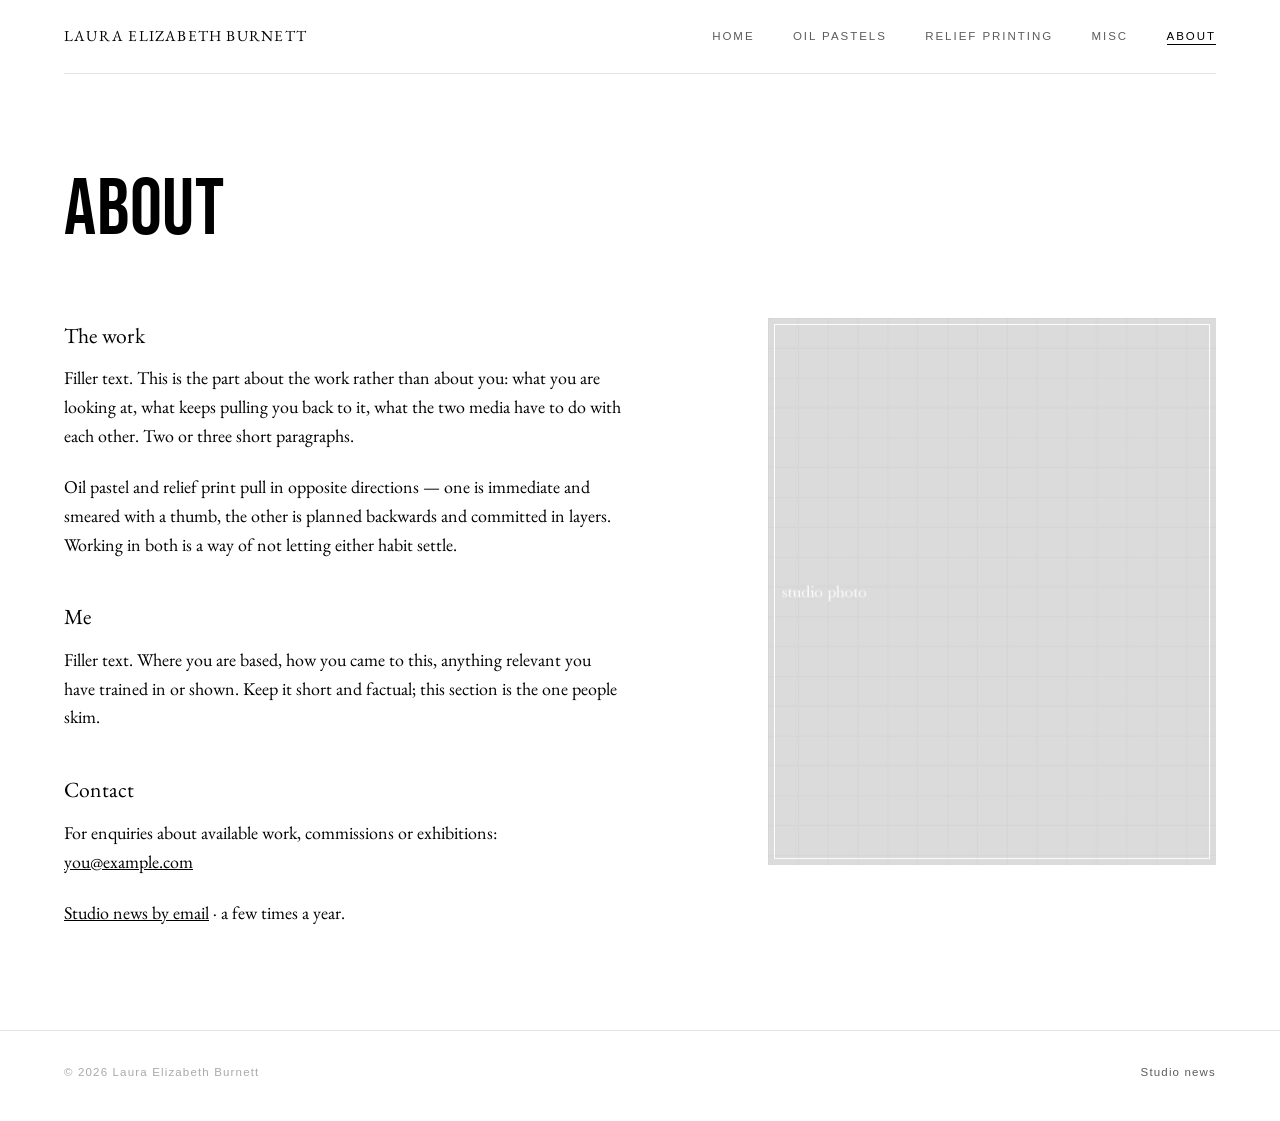
==== about.html @ 0626eb24 "Artist portfolio site: five static pages, no build step Hand-written HTML and CSS for Laura Elizabet" ====
<!doctype html>
<html lang="en-GB">
<head>
<meta charset="utf-8">
<meta name="viewport" content="width=device-width, initial-scale=1">
<title>About — Laura Elizabeth Burnett</title>
<meta name="description" content="About Laura Elizabeth Burnett, artist working in oil pastel and relief print.">

<link rel="preconnect" href="https://fonts.googleapis.com">
<link rel="preconnect" href="https://fonts.gstatic.com" crossorigin>
<link rel="stylesheet" href="https://fonts.googleapis.com/css2?family=Bebas+Neue&family=EB+Garamond:wght@400;500;700&display=swap">
<link rel="stylesheet" href="assets/css/style.css">
</head>
<body>

<header class="wrap">
  <nav class="nav">
    <a class="nav__mark" href="index.html">Laura Elizabeth Burnett</a>
    <ul class="nav__links">
      <li><a href="index.html">Home</a></li>
      <li><a href="oil-pastels.html">Oil pastels</a></li>
      <li><a href="relief-printing.html">Relief printing</a></li>
      <li><a href="misc.html">Misc</a></li>
      <li><a href="about.html" aria-current="page">About</a></li>
    </ul>
  </nav>
</header>

<main>

  <section class="page-head wrap">
    <h1>About</h1>
  </section>

  <section class="about wrap">

    <div class="about__prose">
      <!-- FILLER THROUGHOUT — replace with your own text. -->

      <h2>The work</h2>
      <p>
        Filler text. This is the part about the work rather than about you:
        what you are looking at, what keeps pulling you back to it, what the
        two media have to do with each other. Two or three short paragraphs.
      </p>
      <p>
        Oil pastel and relief print pull in opposite directions — one is
        immediate and smeared with a thumb, the other is planned backwards and
        committed in layers. Working in both is a way of not letting either
        habit settle.
      </p>

      <h2>Me</h2>
      <p>
        Filler text. Where you are based, how you came to this, anything
        relevant you have trained in or shown. Keep it short and factual; this
        section is the one people skim.
      </p>

      <h2>Contact</h2>
      <p>
        For enquiries about available work, commissions or exhibitions:<br>
        <a href="mailto:you@example.com">you@example.com</a>
      </p>
      <p>
        <a href="index.html#news">Studio news by email</a> &middot; a few times a year.
      </p>
    </div>

    <div class="about__photo">
      <img src="assets/images/portrait.jpg" width="900" height="1100"
           alt="Placeholder. Replace with a photo of you in the studio, or a work in progress.">
    </div>

  </section>

</main>

<footer class="foot wrap">
  <span>&copy; 2026 Laura Elizabeth Burnett</span>
  <span><a href="index.html#news">Studio news</a></span>
</footer>

</body>
</html>
---- assets/css/style.css ----
/* ------------------------------------------------------------------
   Laura Elizabeth Burnett — artist portfolio
   One stylesheet. Edit the variables below to change the whole site.
   ------------------------------------------------------------------ */

:root {
  --ink:        #000;
  --grey-light: #a9a9a9;   /* "Artist Portfolio" subtitle */
  --grey-mid:   #5c5c5c;   /* body copy */
  --grey-rule:  #e2e2e2;   /* hairlines */
  --paper:      #fff;

  --display: "Bebas Neue", Impact, "Haettenschweiler", sans-serif;
  --serif: "EB Garamond", Garamond, "Adobe Garamond Pro", Baskerville,
           "Times New Roman", Times, serif;
  --sans:  -apple-system, BlinkMacSystemFont, "Helvetica Neue", Arial, sans-serif;
  --sans-text: "Helvetica Neue", "HelveticaNeue-Light", Helvetica, Arial, sans-serif;

  --gutter: clamp(1.25rem, 5vw, 5rem);
  --gap:    clamp(1rem, 2.2vw, 1.75rem);  /* between the tiles AND text-to-tiles */
  --bar-h:  4.6rem;                        /* navbar and news bar share this */
  --measure: 62ch;
}

*, *::before, *::after { box-sizing: border-box; }

html { -webkit-text-size-adjust: 100%; }

body {
  margin: 0;
  background: var(--paper);
  color: var(--ink);
  font-family: var(--serif);
  font-size: 18px;
  line-height: 1.6;
  -webkit-font-smoothing: antialiased;
}

img { display: block; max-width: 100%; height: auto; }
a   { color: inherit; }

.wrap { padding-inline: var(--gutter); }

/* --- navbar ------------------------------------------------------- */

.nav {
  display: flex;
  align-items: center;
  justify-content: space-between;
  gap: 2rem;
  min-height: var(--bar-h);
  padding-block: 0.5rem;
  border-bottom: 1px solid var(--grey-rule);
  font-family: var(--sans);
}

.nav__mark {
  font-family: var(--serif);
  font-size: 0.95rem;
  letter-spacing: 0.08em;
  text-transform: uppercase;
  text-decoration: none;
}

.nav__links {
  display: flex;
  gap: clamp(1.25rem, 3vw, 2.75rem);
  list-style: none;
  margin: 0;
  padding: 0;
  font-size: 0.72rem;
  letter-spacing: 0.17em;
  text-transform: uppercase;
}

.nav__links a {
  text-decoration: none;
  color: var(--grey-mid);
  padding-bottom: 2px;
  border-bottom: 1px solid transparent;
  transition: color .18s, border-color .18s;
}
.nav__links a:hover            { color: var(--ink); border-bottom-color: var(--ink); }
.nav__links a[aria-current="page"] { color: var(--ink); border-bottom-color: var(--ink); }

/* --- hero --------------------------------------------------------- */

.hero {
  display: grid;
  grid-template-columns: min-content minmax(0, 1fr);
  gap: var(--gap);                 /* same distance as between the two tiles */
  align-items: start;              /* text block and tiles share a top line */
  padding-block: clamp(1.75rem, 4vw, 3.25rem);
}

.hero__name {
  margin: 0 0 0.9rem;
  font-family: var(--display);
  font-weight: 400;          /* Bebas ships one weight; 700 would fake it */
  font-size: clamp(2.8rem, 8.6vw, 7.4rem);
  line-height: 0.88;
  letter-spacing: 0.005em;
  color: var(--ink);
}
.hero__name span { display: block; }

.hero__subtitle {
  margin: 0 0 1.5rem;
  font-weight: 300;
  font-size: clamp(0.82rem, 1.25vw, 1.02rem);
  letter-spacing: 0.24em;
  text-transform: uppercase;
  color: var(--grey-light);
}

.hero__tagline {
  margin: 0;
  max-width: none;   /* the column is already sized by the name above it */
  font-family: var(--serif);   /* same face as the body copy on every page */
  font-weight: 400;
  font-size: clamp(1.02rem, 1.3vw, 1.125rem);   /* tops out at body's 18px */
  line-height: 1.7;
  color: var(--grey-mid);
}

/* --- the two collection tiles ------------------------------------- */

.collections {
  display: grid;
  grid-template-columns: repeat(2, minmax(0, 1fr));
  gap: var(--gap);
  width: 95%;              /* a touch smaller than the space available.
                              Must be a definite width, not max-width +
                              justify-self: the tiles' children are both
                              absolutely positioned, so content-based sizing
                              collapses them to zero. */
  margin-inline-start: auto;  /* width given back to the gap; right edge stays
                                 flush with the navbar and the news bar */
}

.tile {
  position: relative;
  display: block;
  aspect-ratio: 1 / 1;
  overflow: hidden;
  border: 1px solid var(--ink);
  border-radius: 10px;
  text-decoration: none;
  background: var(--paper);
}

.tile__grid {
  position: absolute;
  inset: 0;
  border-radius: 9px;
  overflow: hidden;
  display: grid;
  grid-template: 1fr 1fr / 1fr 1fr;
  gap: 2px;
}

.tile__grid img {
  width: 100%;
  height: 100%;
  object-fit: cover;
  transform: scale(1.001);               /* avoids hairline gaps on zoom */
  transition: transform .55s cubic-bezier(.2,.7,.2,1), filter .4s;
}

.tile__label {
  position: absolute;
  left: 0;
  right: 0;
  top: 50%;
  transform: translateY(-50%);
  background: var(--paper);
  border-block: 1px solid var(--ink);   /* the tile's own sides close the box */
  padding: clamp(0.6rem, 1.2vw, 0.9rem) clamp(0.7rem, 1.4vw, 1.05rem);
  font-size: clamp(0.95rem, 1.7vw, 1.45rem);
  letter-spacing: 0.01em;
  color: var(--ink);
  display: flex;
  align-items: baseline;
  justify-content: space-between;
  gap: 0.75rem;
}

.tile__title {
  font-family: var(--display);
  font-weight: 400;          /* Bebas has one weight; 700 would fake it */
  letter-spacing: 0.03em;
  white-space: nowrap;
}


.tile__label small {
  font-family: var(--sans);
  font-size: 0.62rem;
  letter-spacing: 0.18em;
  text-transform: uppercase;
  white-space: nowrap;
  color: var(--grey-light);
  transition: color .2s;
}

.tile:hover .tile__grid img   { transform: scale(1.05); }
.tile:hover .tile__label small { color: var(--ink); }
.tile:focus-visible           { outline: 2px solid var(--ink); outline-offset: 4px; }

/* --- news bar: mirrors the navbar, sits on the bottom edge ---------- */

.newsbar {
  display: flex;
  align-items: center;
  justify-content: space-between;
  gap: 1.5rem;
  min-height: var(--bar-h);
  padding-block: 0.5rem;
  border-top: 1px solid var(--grey-rule);
}

.newsbar__mark {
  font-family: var(--sans);
  font-size: 0.72rem;
  letter-spacing: 0.1em;
  color: var(--grey-light);
}

.newsbar__form {
  display: flex;
  align-items: center;
  gap: 0.5rem;
}

.newsbar__label {
  font-family: var(--sans);
  font-size: 0.68rem;
  letter-spacing: 0.17em;
  text-transform: uppercase;
  white-space: nowrap;
  color: var(--grey-mid);
  margin-right: 0.35rem;
}

.newsbar__form input[type="email"] {
  width: clamp(9rem, 20vw, 15rem);
  padding: 0.5rem 0.7rem;
  font-family: var(--sans-text);
  font-weight: 300;
  font-size: 0.85rem;
  color: var(--ink);
  background: var(--paper);
  border: 1px solid var(--ink);
  border-radius: 0;
}
.newsbar__form input[type="email"]::placeholder { color: var(--grey-light); }
.newsbar__form input[type="email"]:focus { outline: 2px solid var(--ink); outline-offset: 1px; }

.newsbar__form button {
  padding: 0.55rem 1.2rem;
  font-family: var(--sans);
  font-size: 0.68rem;
  letter-spacing: 0.17em;
  text-transform: uppercase;
  color: var(--paper);
  background: var(--ink);
  border: 1px solid var(--ink);
  border-radius: 0;
  cursor: pointer;
  white-space: nowrap;
  transition: background .2s, color .2s;
}
.newsbar__form button:hover { background: var(--paper); color: var(--ink); }

/* --- landing page fills the viewport, so the news bar lands on the
       bottom edge on load. min-height, not height: if the window is short
       the page simply scrolls instead of clipping. ---------------------- */

body.home {
  min-height: 100dvh;
  display: flex;
  flex-direction: column;
}
body.home main {
  flex: 1 1 auto;
  display: grid;
  align-content: center;
}

/* --- footer ------------------------------------------------------- */

.foot {
  border-top: 1px solid var(--grey-rule);
  padding-block: 2rem 2.5rem;
  display: flex;
  flex-wrap: wrap;
  gap: 1rem 2rem;
  justify-content: space-between;
  font-family: var(--sans);
  font-size: 0.72rem;
  letter-spacing: 0.1em;
  color: var(--grey-light);
}
.foot a { color: var(--grey-mid); text-decoration: none; }
.foot a:hover { color: var(--ink); }

/* --- interior pages ---------------------------------------------- */

.page-head {
  padding-block: clamp(3rem, 8vw, 6rem) clamp(2rem, 5vw, 3.5rem);
}

.page-head h1 {
  margin: 0 0 0.75rem;
  font-family: var(--display);
  font-weight: 400;
  font-size: clamp(2.4rem, 7vw, 5rem);
  line-height: 1;
  letter-spacing: 0.01em;
}

.page-head p {
  margin: 0;
  max-width: var(--measure);
  color: var(--grey-mid);
}

/* gallery: CSS columns, so portrait and landscape work sit together
   without any JavaScript masonry library */
.gallery {
  columns: 3 18rem;
  column-gap: clamp(1rem, 2.5vw, 2rem);
  padding-bottom: clamp(3rem, 7vw, 5rem);
}

.piece {
  break-inside: avoid;
  margin: 0 0 clamp(1.5rem, 3vw, 2.5rem);
}

.piece img { width: 100%; cursor: zoom-in; }

.piece figcaption {
  margin-top: 0.65rem;
  font-size: 0.92rem;
  line-height: 1.45;
  color: var(--grey-mid);
}
.piece figcaption strong { color: var(--ink); font-weight: 400; font-style: italic; }

/* about */
.about {
  display: grid;
  grid-template-columns: minmax(0, 1.4fr) minmax(0, 1fr);
  gap: clamp(2rem, 6vw, 5rem);
  align-items: start;
  padding-bottom: clamp(3rem, 7vw, 5rem);
}
.about__prose { max-width: var(--measure); }
.about__prose p { margin: 0 0 1.4rem; }
.about__prose h2 {
  margin: 2.5rem 0 0.75rem;
  font-weight: 400;
  font-size: 1.35rem;
  letter-spacing: 0.01em;
}
.about__prose h2:first-child { margin-top: 0; }

/* --- lightbox ----------------------------------------------------- */

.lightbox {
  position: fixed;
  inset: 0;
  z-index: 50;
  display: none;
  place-items: center;
  padding: clamp(1rem, 4vw, 3rem);
  background: rgba(255, 255, 255, 0.97);
}
.lightbox[open-state="on"] { display: grid; }
.lightbox img {
  max-width: 100%;
  max-height: 82vh;
  object-fit: contain;
}
.lightbox figcaption {
  margin-top: 1rem;
  text-align: center;
  font-size: 0.92rem;
  color: var(--grey-mid);
}
.lightbox__close {
  position: absolute;
  top: clamp(0.75rem, 2vw, 1.5rem);
  right: clamp(0.75rem, 2vw, 1.5rem);
  width: 2.75rem;
  height: 2.75rem;
  font-size: 1.5rem;
  line-height: 1;
  color: var(--ink);
  background: none;
  border: 0;
  cursor: pointer;
}

/* --- small screens ----------------------------------------------- */

@media (max-width: 900px) {
  .hero { grid-template-columns: 1fr; gap: clamp(2.5rem, 7vw, 3.5rem); }
}

@media (max-width: 680px) {
  .nav         { flex-direction: column; align-items: flex-start; gap: 1rem; }
  .newsbar     { flex-direction: column; align-items: flex-start; gap: 1rem;
                 padding-block: 1.5rem; }
  .newsbar__form { flex-wrap: wrap; }
  .collections { grid-template-columns: 1fr; }
  .about       { grid-template-columns: 1fr; }
  .about__photo { order: -1; }
}

@media (prefers-reduced-motion: reduce) {
  * { transition: none !important; }
}
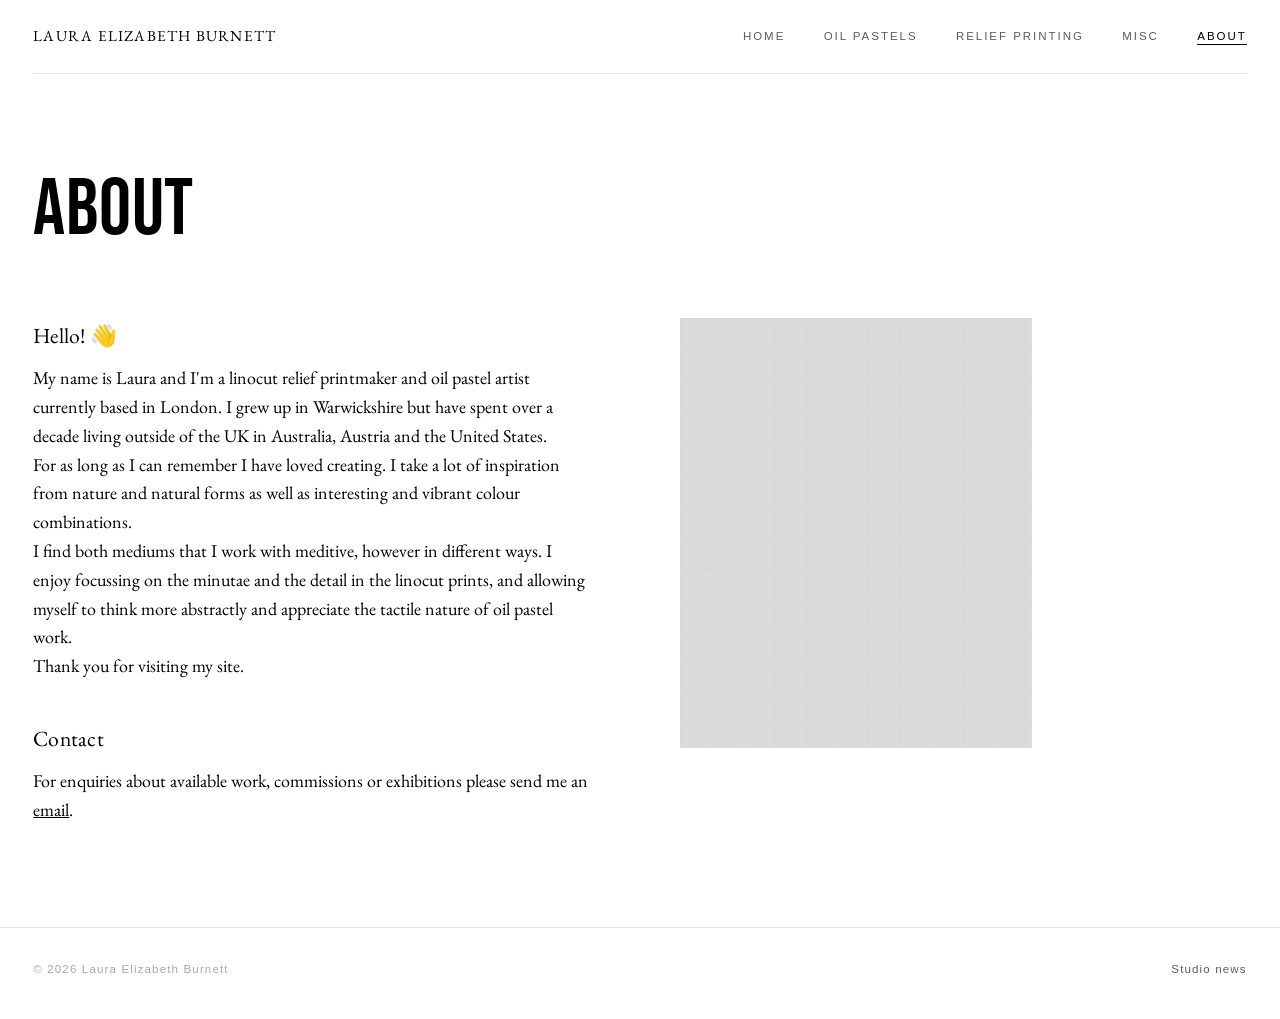
==== commit 864abcf8: "update text and add claude file" ====
--- a/about.html
+++ b/about.html
@@ -35,35 +35,24 @@
   <section class="about wrap">
 
     <div class="about__prose">
-      <!-- FILLER THROUGHOUT — replace with your own text. -->
 
-      <h2>The work</h2>
+      <h2>Hello! 👋</h2>
       <p>
-        Filler text. This is the part about the work rather than about you:
-        what you are looking at, what keeps pulling you back to it, what the
-        two media have to do with each other. Two or three short paragraphs.
-      </p>
-      <p>
-        Oil pastel and relief print pull in opposite directions — one is
-        immediate and smeared with a thumb, the other is planned backwards and
-        committed in layers. Working in both is a way of not letting either
-        habit settle.
-      </p>
-
-      <h2>Me</h2>
-      <p>
-        Filler text. Where you are based, how you came to this, anything
-        relevant you have trained in or shown. Keep it short and factual; this
-        section is the one people skim.
+        My name is Laura and I'm a linocut relief printmaker and oil pastel artist currently based in London. 
+        I grew up in Warwickshire but have spent over a decade living outside of the UK in Australia, Austria and the United States.
+        <br>
+        For as long as I can remember I have loved creating. I take a lot of inspiration from nature and natural forms as well as interesting and vibrant colour combinations. 
+        <br>
+        I find both mediums that I work with meditive, however in different ways. I enjoy focussing on the minutae and the detail in the linocut prints, 
+        and allowing myself to think more abstractly and appreciate the tactile nature of oil pastel work.
+        <br>
+        Thank you for visiting my site.
       </p>
 
       <h2>Contact</h2>
       <p>
-        For enquiries about available work, commissions or exhibitions:<br>
-        <a href="mailto:you@example.com">you@example.com</a>
-      </p>
-      <p>
-        <a href="index.html#news">Studio news by email</a> &middot; a few times a year.
+        For enquiries about available work, commissions or exhibitions please send me an 
+        <a href="mailto:leburnett3@gmail.com.com">email</a>.
       </p>
     </div>
 
--- a/assets/css/style.css
+++ b/assets/css/style.css
@@ -16,8 +16,8 @@
   --sans:  -apple-system, BlinkMacSystemFont, "Helvetica Neue", Arial, sans-serif;
   --sans-text: "Helvetica Neue", "HelveticaNeue-Light", Helvetica, Arial, sans-serif;
 
-  --gutter: clamp(1.25rem, 5vw, 5rem);
-  --gap:    clamp(1rem, 2.2vw, 1.75rem);  /* between the tiles AND text-to-tiles */
+  --gutter: clamp(1.25rem, 2.6vw, 2.75rem);
+  --gap:    clamp(1.75rem, 4.3vw, 4.25rem);  /* text-to-tile, both sides */
   --bar-h:  4.6rem;                        /* navbar and news bar share this */
   --measure: 62ch;
 }
@@ -28,6 +28,7 @@
 
 body {
   margin: 0;
+  overflow-x: clip;
   background: var(--paper);
   color: var(--ink);
   font-family: var(--serif);
@@ -87,11 +88,25 @@
 
 .hero {
   display: grid;
-  grid-template-columns: min-content minmax(0, 1fr);
-  gap: var(--gap);                 /* same distance as between the two tiles */
-  align-items: start;              /* text block and tiles share a top line */
+  grid-template-columns: minmax(0, 1fr) min-content minmax(0, 1fr);
+  gap: var(--gap);                 /* text-to-tile, both sides, equal */
+  align-items: center;             /* tiles centred against the text block */
+  /* NOT max-width + margin-inline:auto. As a grid item of <main>, auto inline
+     margins disable stretch and absorb the free space instead, so .hero
+     shrinks to fit its content, the 1fr tracks get nothing, and the tiles
+     collapse to their 1px borders. A definite width keeps stretch out of it. */
+  width: min(100%, 96rem);         /* ceiling on very wide monitors */
+  margin-inline: auto;
+  /* A small but ALWAYS present edge. Was 0 (true full bleed), which looked
+     right only on a window wide enough to hit the 96rem ceiling, where the
+     hero centres and gets margins for free — on a laptop the tiles ran into
+     the screen edge. Much smaller than the site --gutter so the tiles give up
+     as little width as possible. */
+  padding-inline: clamp(0.9rem, 1.4vw, 1.5rem);
   padding-block: clamp(1.75rem, 4vw, 3.25rem);
 }
+
+.hero__text { text-align: center; }
 
 .hero__name {
   margin: 0 0 0.9rem;
@@ -125,17 +140,16 @@
 
 /* --- the two collection tiles ------------------------------------- */
 
-.collections {
-  display: grid;
-  grid-template-columns: repeat(2, minmax(0, 1fr));
-  gap: var(--gap);
-  width: 95%;              /* a touch smaller than the space available.
-                              Must be a definite width, not max-width +
-                              justify-self: the tiles' children are both
-                              absolutely positioned, so content-based sizing
-                              collapses them to zero. */
-  margin-inline-start: auto;  /* width given back to the gap; right edge stays
-                                 flush with the navbar and the news bar */
+/* A tile's two children are both position:absolute, so a tile has no in-flow
+   content and its intrinsic width is zero. It therefore needs a DEFINITE
+   width — width:100% of its grid area — or content-based sizing (which is
+   what justify-self other than stretch triggers) collapses it to nothing.
+   max-width then caps it, and justify-self keeps the outer edges flush with
+   the page gutters. */
+.hero > .tile {
+  width: 100%;          /* fills its whole column — no cap, so no slack beside
+                           the text. Must stay a definite width (see above). */
+  aspect-ratio: 4 / 5;  /* portrait: height grows without taking row width */
 }
 
 .tile {
@@ -147,6 +161,16 @@
   border-radius: 10px;
   text-decoration: none;
   background: var(--paper);
+  transition: transform .34s cubic-bezier(.2,.7,.2,1),
+              box-shadow .34s cubic-bezier(.2,.7,.2,1);
+}
+
+/* the whole tile lifts very slightly and casts a shadow underneath */
+.tile:hover,
+.tile:focus-visible {
+  transform: scale(1.018);
+  box-shadow: 0  2px  6px -2px rgba(0, 0, 0, 0.10),
+              0 18px 38px -14px rgba(0, 0, 0, 0.32);
 }
 
 .tile__grid {
@@ -163,8 +187,6 @@
   width: 100%;
   height: 100%;
   object-fit: cover;
-  transform: scale(1.001);               /* avoids hairline gaps on zoom */
-  transition: transform .55s cubic-bezier(.2,.7,.2,1), filter .4s;
 }
 
 .tile__label {
@@ -203,7 +225,6 @@
   transition: color .2s;
 }
 
-.tile:hover .tile__grid img   { transform: scale(1.05); }
 .tile:hover .tile__label small { color: var(--ink); }
 .tile:focus-visible           { outline: 2px solid var(--ink); outline-offset: 4px; }
 
@@ -351,11 +372,18 @@
 /* about */
 .about {
   display: grid;
-  grid-template-columns: minmax(0, 1.4fr) minmax(0, 1fr);
-  gap: clamp(2rem, 6vw, 5rem);
+  /* Column one is sized to the prose measure rather than a share of the page,
+     and column two to the photo itself. justify-content: start then packs both
+     to the left, so the photo sits beside the text instead of being pushed out
+     to the right gutter by an oversized, half-empty column. */
+  grid-template-columns: minmax(0, 38rem) auto;
+  justify-content: start;
+  gap: clamp(1.5rem, 3vw, 2.75rem);
   align-items: start;
   padding-bottom: clamp(3rem, 7vw, 5rem);
 }
+
+.about__photo img { max-width: 22rem; }
 .about__prose { max-width: var(--measure); }
 .about__prose p { margin: 0 0 1.4rem; }
 .about__prose h2 {
@@ -405,8 +433,12 @@
 
 /* --- small screens ----------------------------------------------- */
 
-@media (max-width: 900px) {
-  .hero { grid-template-columns: 1fr; gap: clamp(2.5rem, 7vw, 3.5rem); }
+@media (max-width: 1200px) {
+  /* text first, then the two tiles side by side underneath */
+  .hero { grid-template-columns: 1fr 1fr; gap: clamp(1.5rem, 4vw, 2.5rem); }
+  .hero__text { grid-column: 1 / -1; order: -1; }
+  .hero { padding-inline: var(--gutter); }
+  .hero > .tile { max-width: none; aspect-ratio: 1 / 1; }
 }
 
 @media (max-width: 680px) {
@@ -414,11 +446,12 @@
   .newsbar     { flex-direction: column; align-items: flex-start; gap: 1rem;
                  padding-block: 1.5rem; }
   .newsbar__form { flex-wrap: wrap; }
-  .collections { grid-template-columns: 1fr; }
+  .hero { grid-template-columns: 1fr; }
   .about       { grid-template-columns: 1fr; }
   .about__photo { order: -1; }
 }
 
 @media (prefers-reduced-motion: reduce) {
   * { transition: none !important; }
-}
+  .tile:hover, .tile:focus-visible { transform: none; }   /* shadow only */
+}
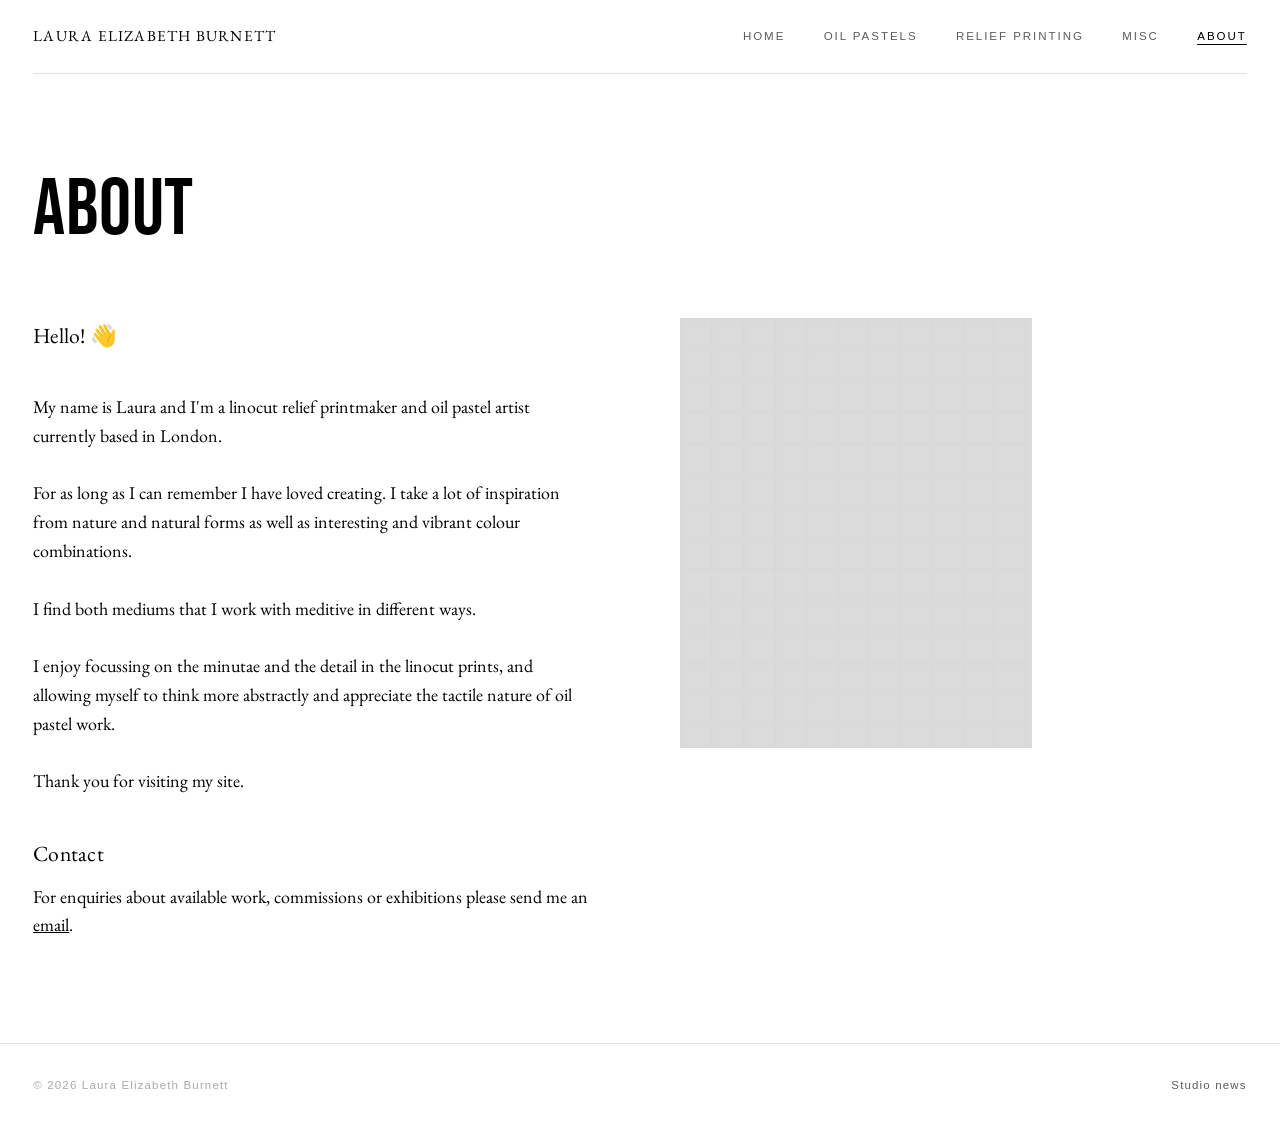
==== commit 1558e77e: "update text" ====
--- a/about.html
+++ b/about.html
@@ -37,14 +37,20 @@
     <div class="about__prose">
 
       <h2>Hello! 👋</h2>
+      <br>
       <p>
         My name is Laura and I'm a linocut relief printmaker and oil pastel artist currently based in London. 
-        I grew up in Warwickshire but have spent over a decade living outside of the UK in Australia, Austria and the United States.
+        <br>
         <br>
         For as long as I can remember I have loved creating. I take a lot of inspiration from nature and natural forms as well as interesting and vibrant colour combinations. 
         <br>
-        I find both mediums that I work with meditive, however in different ways. I enjoy focussing on the minutae and the detail in the linocut prints, 
+        <br>
+        I find both mediums that I work with meditive in different ways. 
+        <br>
+        <br>
+        I enjoy focussing on the minutae and the detail in the linocut prints, 
         and allowing myself to think more abstractly and appreciate the tactile nature of oil pastel work.
+        <br>
         <br>
         Thank you for visiting my site.
       </p>
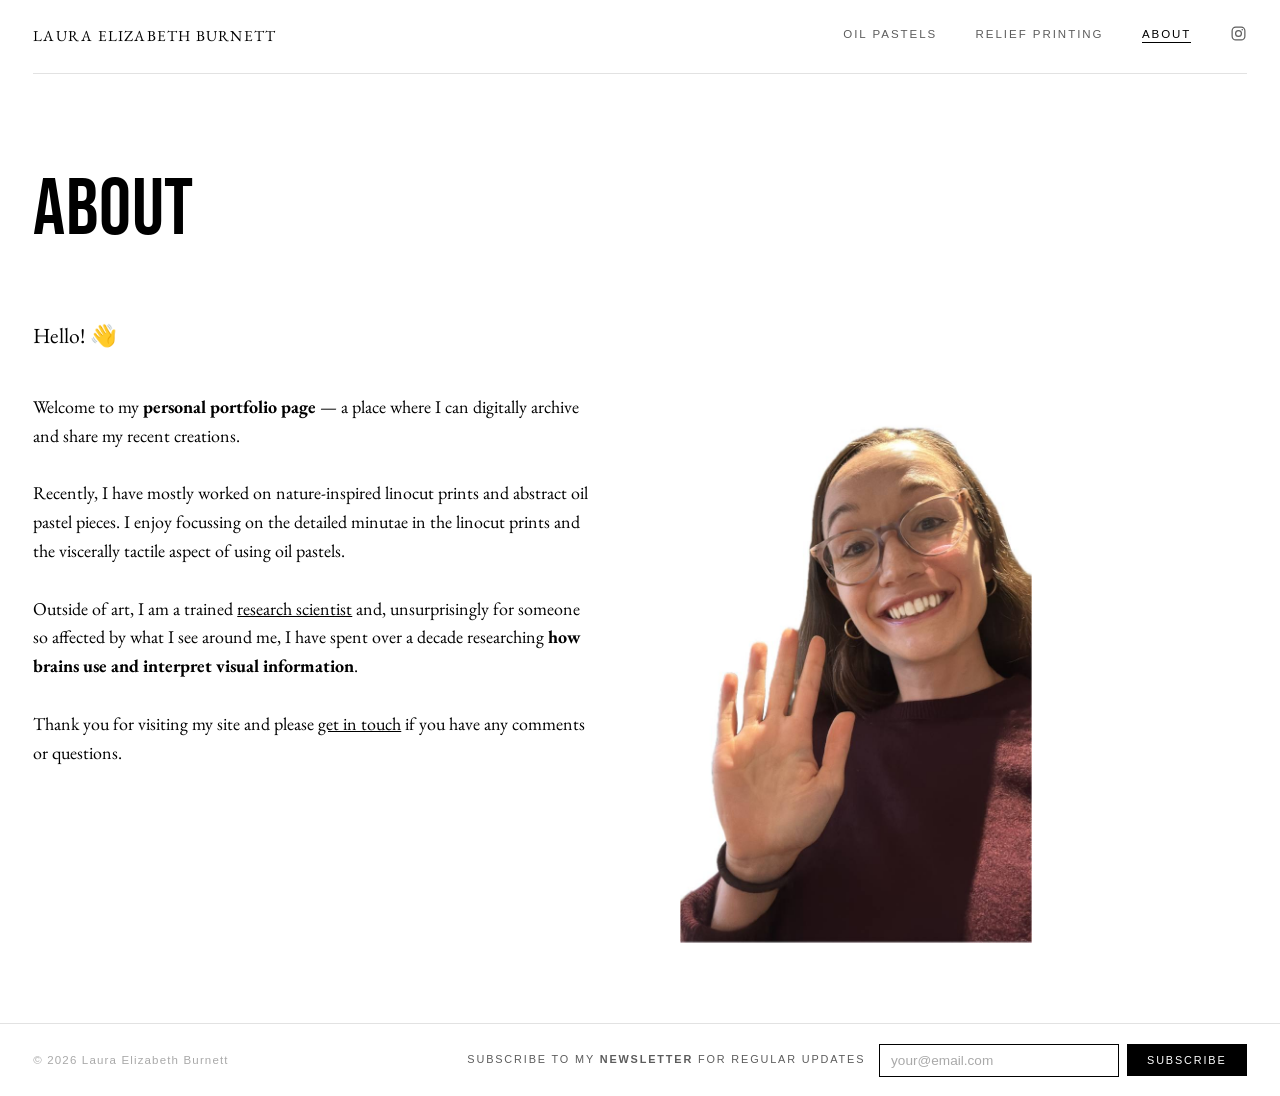
==== commit ea54b457: "Update about.html" ====
--- a/about.html
+++ b/about.html
@@ -17,11 +17,20 @@
   <nav class="nav">
     <a class="nav__mark" href="index.html">Laura Elizabeth Burnett</a>
     <ul class="nav__links">
-      <li><a href="index.html">Home</a></li>
       <li><a href="oil-pastels.html">Oil pastels</a></li>
       <li><a href="relief-printing.html">Relief printing</a></li>
-      <li><a href="misc.html">Misc</a></li>
       <li><a href="about.html" aria-current="page">About</a></li>
+      <li class="nav__social"><a href="https://www.instagram.com/elbe.elbe.elbe/"
+             target="_blank" rel="noopener me" aria-label="Instagram: @elbe.elbe.elbe"
+             title="@elbe.elbe.elbe">
+        <svg viewBox="0 0 24 24" width="17" height="17" fill="none"
+             stroke="currentColor" stroke-width="1.7" stroke-linecap="round"
+             stroke-linejoin="round" aria-hidden="true" focusable="false">
+          <rect x="3" y="3" width="18" height="18" rx="5.2"/>
+          <circle cx="12" cy="12" r="4.1"/>
+          <circle cx="17.3" cy="6.7" r="1.15" fill="currentColor" stroke="none"/>
+        </svg>
+      </a></li>
     </ul>
   </nav>
 </header>
@@ -39,31 +48,24 @@
       <h2>Hello! 👋</h2>
       <br>
       <p>
-        My name is Laura and I'm a linocut relief printmaker and oil pastel artist currently based in London. 
+        Welcome to my <b>personal portfolio page</b> — a place where I can digitally archive and share my recent creations.
         <br>
         <br>
-        For as long as I can remember I have loved creating. I take a lot of inspiration from nature and natural forms as well as interesting and vibrant colour combinations. 
+        Recently, I have mostly worked on nature-inspired linocut prints and abstract oil pastel pieces.
+        I enjoy focussing on the detailed minutae in the linocut prints and the viscerally tactile aspect of using oil pastels.
         <br>
         <br>
-        I find both mediums that I work with meditive in different ways. 
+        Outside of art, I am a trained <a href="http://leburnett.github.io">research scientist</a> and, unsurprisingly for someone so affected by what I see around me, 
+        I have spent over a decade researching <b>how brains use and interpret visual information</b>. 
         <br>
-        <br>
-        I enjoy focussing on the minutae and the detail in the linocut prints, 
-        and allowing myself to think more abstractly and appreciate the tactile nature of oil pastel work.
-        <br>
-        <br>
-        Thank you for visiting my site.
+        <br>        
+        Thank you for visiting my site and please <a href="mailto:leburnett3@gmail.com">get in touch</a> if you have any comments or questions.
       </p>
 
-      <h2>Contact</h2>
-      <p>
-        For enquiries about available work, commissions or exhibitions please send me an 
-        <a href="mailto:leburnett3@gmail.com.com">email</a>.
-      </p>
     </div>
 
     <div class="about__photo">
-      <img src="assets/images/portrait.jpg" width="900" height="1100"
+      <img src="assets/images/portrait.jpg" width="732" height="1300"
            alt="Placeholder. Replace with a photo of you in the studio, or a work in progress.">
     </div>
 
@@ -71,10 +73,26 @@
 
 </main>
 
-<footer class="foot wrap">
-  <span>&copy; 2026 Laura Elizabeth Burnett</span>
-  <span><a href="index.html#news">Studio news</a></span>
-</footer>
+<!-- NEWS BAR: shared by every page. On the landing page the body is sized
+     to 100dvh so it sits on the bottom edge of the screen on load; on the
+     interior pages it simply closes the content.
+
+     TO MAKE IT WORK: replace action="#" with your newsletter provider's
+     endpoint and check the field name it expects. Buttondown, free to 100
+     subscribers, is:
+       action="https://buttondown.email/api/emails/embed-subscribe/YOUR-USERNAME"
+       method="post"   field name="email"
+-->
+<section class="newsbar wrap" id="news">
+  <span class="newsbar__mark">&copy; 2026 Laura Elizabeth Burnett</span>
+  <form class="newsbar__form" action="#" method="post">
+    <span class="newsbar__label">Subscribe to my <b>newsletter</b> for regular updates</span>
+    <input type="email" name="email" required
+           autocomplete="email" aria-label="Email address"
+           placeholder="your@email.com">
+    <button type="submit">Subscribe</button>
+  </form>
+</section>
 
 </body>
 </html>
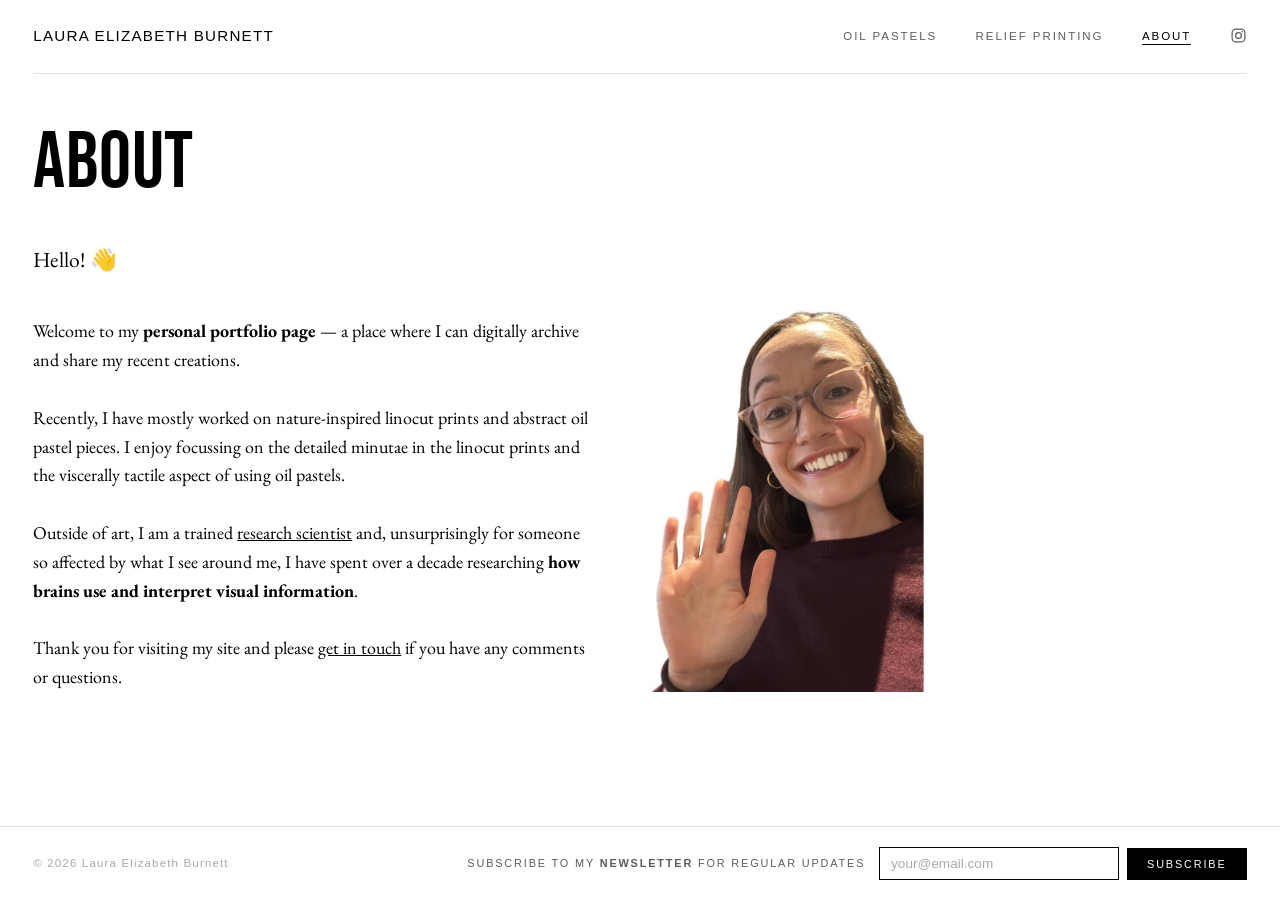
==== commit e75f6b7f: "Update about.html" ====
--- a/about.html
+++ b/about.html
@@ -55,7 +55,7 @@
         I enjoy focussing on the detailed minutae in the linocut prints and the viscerally tactile aspect of using oil pastels.
         <br>
         <br>
-        Outside of art, I am a trained <a href="http://leburnett.github.io">research scientist</a> and, unsurprisingly for someone so affected by what I see around me, 
+        Outside of art, I am a trained <a href="https://leburnett.github.io" target="_blank" rel="noopener">research scientist</a> and, unsurprisingly for someone so affected by what I see around me, 
         I have spent over a decade researching <b>how brains use and interpret visual information</b>. 
         <br>
         <br>        
--- a/assets/css/style.css
+++ b/assets/css/style.css
@@ -8,6 +8,7 @@
   --grey-light: #a9a9a9;   /* "Artist Portfolio" subtitle */
   --grey-mid:   #5c5c5c;   /* body copy */
   --grey-rule:  #e2e2e2;   /* hairlines */
+  --tile-rule:  #cfcfcf;   /* the outline around the two landing-page cards */
   --paper:      #fff;
 
   --display: "Bebas Neue", Impact, "Haettenschweiler", sans-serif;
@@ -18,7 +19,8 @@
 
   --gutter: clamp(1.25rem, 2.6vw, 2.75rem);
   --gap:    clamp(1.75rem, 4.3vw, 4.25rem);  /* text-to-tile, both sides */
-  --bar-h:  4.6rem;                        /* navbar and news bar share this */
+  --bar-h:  4.6rem;
+  --hero-pad-y: clamp(1.75rem, 4vw, 3.25rem);  /* also feeds the tile height cap */                        /* navbar and news bar share this */
   --measure: 62ch;
 }
 
@@ -56,7 +58,9 @@
 }
 
 .nav__mark {
-  font-family: var(--serif);
+  /* Matches the nav links rather than the body serif: the whole bar is one
+     piece of UI chrome, so it is set in one face. */
+  font-family: var(--sans);
   font-size: 0.95rem;
   letter-spacing: 0.08em;
   text-transform: uppercase;
@@ -82,6 +86,18 @@
   transition: color .18s, border-color .18s;
 }
 .nav__links a:hover            { color: var(--ink); border-bottom-color: var(--ink); }
+
+/* The Instagram mark sits in the same row as the links but is an icon, not
+   text: no underline on hover (there is nothing to underline), and the flex
+   centring stops the 17px square riding above the 0.72rem capitals. */
+.nav__social a {
+  display: flex;
+  align-items: center;
+  border-bottom: 0;
+  color: var(--grey-mid);
+}
+.nav__social a:hover,
+.nav__social a:focus-visible { color: var(--ink); border-bottom: 0; }
 .nav__links a[aria-current="page"] { color: var(--ink); border-bottom-color: var(--ink); }
 
 /* --- hero --------------------------------------------------------- */
@@ -103,7 +119,7 @@
      the screen edge. Much smaller than the site --gutter so the tiles give up
      as little width as possible. */
   padding-inline: clamp(0.9rem, 1.4vw, 1.5rem);
-  padding-block: clamp(1.75rem, 4vw, 3.25rem);
+  padding-block: var(--hero-pad-y);
 }
 
 .hero__text { text-align: center; }
@@ -147,9 +163,18 @@
    max-width then caps it, and justify-self keeps the outer edges flush with
    the page gutters. */
 .hero > .tile {
-  width: 100%;          /* fills its whole column — no cap, so no slack beside
-                           the text. Must stay a definite width (see above). */
+  /* The tile is as wide as its column allows, UNLESS that would make it taller
+     than the space between the two bars — in which case the height leads and
+     the width follows from the 4:5 ratio. Without this the tile height is
+     purely a function of window WIDTH, so a wide-but-short window (any laptop
+     once browser chrome is taken off) pushed the news bar past the bottom and
+     the landing page scrolled by a few dozen pixels.
+
+     Still a definite width, so stretch never enters into it (see .hero). */
+  --tile-h-max: calc(100dvh - 2 * var(--bar-h) - 2 * var(--hero-pad-y));
+  width: min(100%, calc(var(--tile-h-max) * 4 / 5));
   aspect-ratio: 4 / 5;  /* portrait: height grows without taking row width */
+  justify-self: center; /* when the cap bites, the spare width splits evenly */
 }
 
 .tile {
@@ -157,7 +182,7 @@
   display: block;
   aspect-ratio: 1 / 1;
   overflow: hidden;
-  border: 1px solid var(--ink);
+  border: 1px solid var(--tile-rule);
   border-radius: 10px;
   text-decoration: none;
   background: var(--paper);
@@ -196,7 +221,8 @@
   top: 50%;
   transform: translateY(-50%);
   background: var(--paper);
-  border-block: 1px solid var(--ink);   /* the tile's own sides close the box */
+  border-block: 1px solid var(--tile-rule);  /* matches the card outline; the
+                                                tile's own sides close the box */
   padding: clamp(0.6rem, 1.2vw, 0.9rem) clamp(0.7rem, 1.4vw, 1.05rem);
   font-size: clamp(0.95rem, 1.7vw, 1.45rem);
   letter-spacing: 0.01em;
@@ -293,42 +319,80 @@
 }
 .newsbar__form button:hover { background: var(--paper); color: var(--ink); }
 
+/* --- inverted news bar -------------------------------------------------
+
+   A TEST. Add `invert` to the section's class list to switch a page over:
+       <section class="newsbar wrap invert" id="news">
+   Remove the word to go back. Nothing else needs touching, and the ordinary
+   bar above is untouched, so the two can sit side by side while deciding.
+
+   To flip every page at once, from the repo root:
+       sed -i '' 's/class="newsbar wrap"/class="newsbar wrap invert"/' *.html
+   and swap the two halves of that expression to undo it.                 */
+
+.newsbar.invert {
+  background: var(--ink);
+  border-top-color: var(--ink);
+}
+.newsbar.invert .newsbar__mark  { color: rgba(255, 255, 255, 0.55); }
+.newsbar.invert .newsbar__label { color: rgba(255, 255, 255, 0.85); }
+
+/* The field stays transparent with a white rule rather than becoming a white
+   block, so the button is the only bright thing in the bar and still reads as
+   the thing to press. */
+.newsbar.invert .newsbar__form input[type="email"] {
+  background: transparent;
+  color: var(--paper);
+  border-color: rgba(255, 255, 255, 0.65);
+}
+.newsbar.invert .newsbar__form input[type="email"]::placeholder {
+  color: rgba(255, 255, 255, 0.45);
+}
+.newsbar.invert .newsbar__form input[type="email"]:focus {
+  outline-color: var(--paper);
+  border-color: var(--paper);
+}
+
+.newsbar.invert .newsbar__form button {
+  background: var(--paper);
+  color: var(--ink);
+  border-color: var(--paper);
+}
+.newsbar.invert .newsbar__form button:hover {
+  background: transparent;
+  color: var(--paper);
+}
+
+/* On the interior pages the bar closes the content instead of being pinned to
+   the viewport, so it needs a little clear space above it. The landing page
+   gets none: it is already pushed to the bottom edge by the flex column. */
+body:not(.home) .newsbar { margin-top: clamp(1.5rem, 3.5vh, 5rem); }
+
 /* --- landing page fills the viewport, so the news bar lands on the
        bottom edge on load. min-height, not height: if the window is short
        the page simply scrolls instead of clipping. ---------------------- */
 
-body.home {
+body {
   min-height: 100dvh;
   display: flex;
   flex-direction: column;
 }
+body > main { flex: 1 1 auto; }   /* the news bar is pushed to the bottom edge
+                                     on any page whose content is shorter than
+                                     the window, not just the landing page */
 body.home main {
   flex: 1 1 auto;
   display: grid;
   align-content: center;
 }
 
-/* --- footer ------------------------------------------------------- */
-
-.foot {
-  border-top: 1px solid var(--grey-rule);
-  padding-block: 2rem 2.5rem;
-  display: flex;
-  flex-wrap: wrap;
-  gap: 1rem 2rem;
-  justify-content: space-between;
-  font-family: var(--sans);
-  font-size: 0.72rem;
-  letter-spacing: 0.1em;
-  color: var(--grey-light);
-}
-.foot a { color: var(--grey-mid); text-decoration: none; }
-.foot a:hover { color: var(--ink); }
-
 /* --- interior pages ---------------------------------------------- */
 
 .page-head {
-  padding-block: clamp(3rem, 8vw, 6rem) clamp(2rem, 5vw, 3.5rem);
+  /* vh, not vw. Vertical space should answer to how tall the window is: on a
+     short laptop window the vw-based padding spent 152px on air above the
+     prose and tipped the page into a needless scroll. */
+  padding-block: clamp(2rem, 5.5vh, 6rem) clamp(1.25rem, 3vh, 3.5rem);
 }
 
 .page-head h1 {
@@ -346,17 +410,51 @@
   color: var(--grey-mid);
 }
 
-/* gallery: CSS columns, so portrait and landscape work sit together
-   without any JavaScript masonry library */
+/* gallery: explicit justified ROWS.
+
+   Each row is its own flex line, stretched across the full width. Inside a
+   row every figure gets `flex: var(--ar) var(--ar) 0` — a basis of zero and a
+   grow proportional to its aspect ratio — so the whole available width (after
+   gaps) is shared out in proportion to the ratios. Width proportional to ratio
+   means every image in the row lands on exactly the same height, with nothing
+   cropped or stretched, and the row's right edge comes out flush.
+
+   The variation comes from how many images a row holds, decided in
+   build_gallery.py: row height is about (width - gaps) / (sum of the row's
+   ratios), so a row of two portraits is tall and a row of five landscapes is
+   short. That is why the page does not read as a grid.
+
+   It must be done per ROW, not per image. flex-grow shares out only the
+   LEFTOVER space, so width is proportional to ratio only while every item in
+   the row carries the same weight. Giving each image its own weight broke the
+   justification and scattered the heights within each row. */
 .gallery {
-  columns: 3 18rem;
-  column-gap: clamp(1rem, 2.5vw, 2rem);
+  display: flex;
+  flex-direction: column;
+  gap: clamp(0.5rem, 1.25vw, 1rem);
   padding-bottom: clamp(3rem, 7vw, 5rem);
 }
 
+.gallery__row {
+  display: flex;
+  gap: clamp(0.5rem, 1.25vw, 1rem);
+  align-items: flex-start;
+}
+
 .piece {
-  break-inside: avoid;
-  margin: 0 0 clamp(1.5rem, 3vw, 2.5rem);
+  margin: 0;
+  min-width: 0;                 /* flex items must be allowed to shrink */
+  flex: var(--ar) var(--ar) 0;
+}
+
+/* The last row is usually a remainder and would be stretched grotesquely wide
+   if it were justified like the others, so it keeps a fixed height instead and
+   simply stops short of the right edge. */
+.gallery__row--last {
+  --row-h: clamp(12rem, 26vw, 30rem);
+}
+.gallery__row--last .piece {
+  flex: 0 0 calc(var(--ar) * var(--row-h));
 }
 
 .piece img { width: 100%; cursor: zoom-in; }
@@ -372,20 +470,51 @@
 /* about */
 .about {
   display: grid;
-  /* Column one is sized to the prose measure rather than a share of the page,
-     and column two to the photo itself. justify-content: start then packs both
-     to the left, so the photo sits beside the text instead of being pushed out
-     to the right gutter by an oversized, half-empty column. */
-  grid-template-columns: minmax(0, 38rem) auto;
+  /* Column one is the prose measure exactly, not a round number larger than
+     it: at 38rem the column was 608px against 492px of text, so 116px of dead
+     space sat between the words and the photo and no gap value could close it.
+     justify-content: start then packs both columns to the left. */
+  /* Column two is a definite width, not auto: its only child is absolutely
+     positioned and so contributes no intrinsic width. (Same trap as the
+     landing-page tiles.) */
+  grid-template-columns: minmax(0, var(--measure)) clamp(13rem, 23vw, 22rem);
   justify-content: start;
   gap: clamp(1.5rem, 3vw, 2.75rem);
   align-items: start;
-  padding-bottom: clamp(3rem, 7vw, 5rem);
-}
-
-.about__photo img { max-width: 22rem; }
+  padding-bottom: clamp(1.5rem, 3.5vh, 5rem);
+}
+
+/* The portrait is matched to the prose, top and bottom.
+
+   The source photo is much taller than the text block, so align-self alone
+   cannot do it: the taller item sets the row height, and the photo WAS the
+   taller item (625px of portrait against 450px of text). Instead the column is
+   given a definite width and the image is taken out of flow to fill the row,
+   which is then set by the prose alone. The photo therefore starts and ends
+   exactly where the text does, at any window width.
+
+   The trade is a crop. object-position is the single value to turn: the second
+   number is which part of the photo survives vertically, 0% = keep the top,
+   100% = keep the bottom. */
+.about__photo {
+  position: relative;
+  align-self: stretch;
+  overflow: hidden;
+}
+.about__photo img {
+  position: absolute;
+  inset: 0;
+  width: 100%;
+  height: 100%;
+  max-width: none;
+  object-fit: cover;
+  object-position: 50% 30%;
+}
 .about__prose { max-width: var(--measure); }
 .about__prose p { margin: 0 0 1.4rem; }
+/* The trailing margin would otherwise put 1.4rem of air between the last line
+   of text and the bottom of the row, so the photo would hang below it. */
+.about__prose > :last-child { margin-bottom: 0; }
 .about__prose h2 {
   margin: 2.5rem 0 0.75rem;
   font-weight: 400;
@@ -438,7 +567,14 @@
   .hero { grid-template-columns: 1fr 1fr; gap: clamp(1.5rem, 4vw, 2.5rem); }
   .hero__text { grid-column: 1 / -1; order: -1; }
   .hero { padding-inline: var(--gutter); }
-  .hero > .tile { max-width: none; aspect-ratio: 1 / 1; }
+  .hero > .tile { max-width: none; width: 100%; aspect-ratio: 1 / 1; }
+}
+
+/* On a phone a row of four would make each print a thumbnail, so rows unwrap
+   into a single column. */
+@media (max-width: 560px) {
+  .gallery__row { flex-direction: column; }
+  .gallery__row--last .piece { flex: 0 0 auto; }
 }
 
 @media (max-width: 680px) {
@@ -448,7 +584,11 @@
   .newsbar__form { flex-wrap: wrap; }
   .hero { grid-template-columns: 1fr; }
   .about       { grid-template-columns: 1fr; }
-  .about__photo { order: -1; }
+  /* Stacked, there is no text beside it to match, so the photo returns to
+     normal flow at its own aspect ratio. */
+  .about__photo { order: -1; position: static; overflow: visible; }
+  .about__photo img { position: static; width: auto; height: auto;
+                      max-width: 18rem; }
 }
 
 @media (prefers-reduced-motion: reduce) {
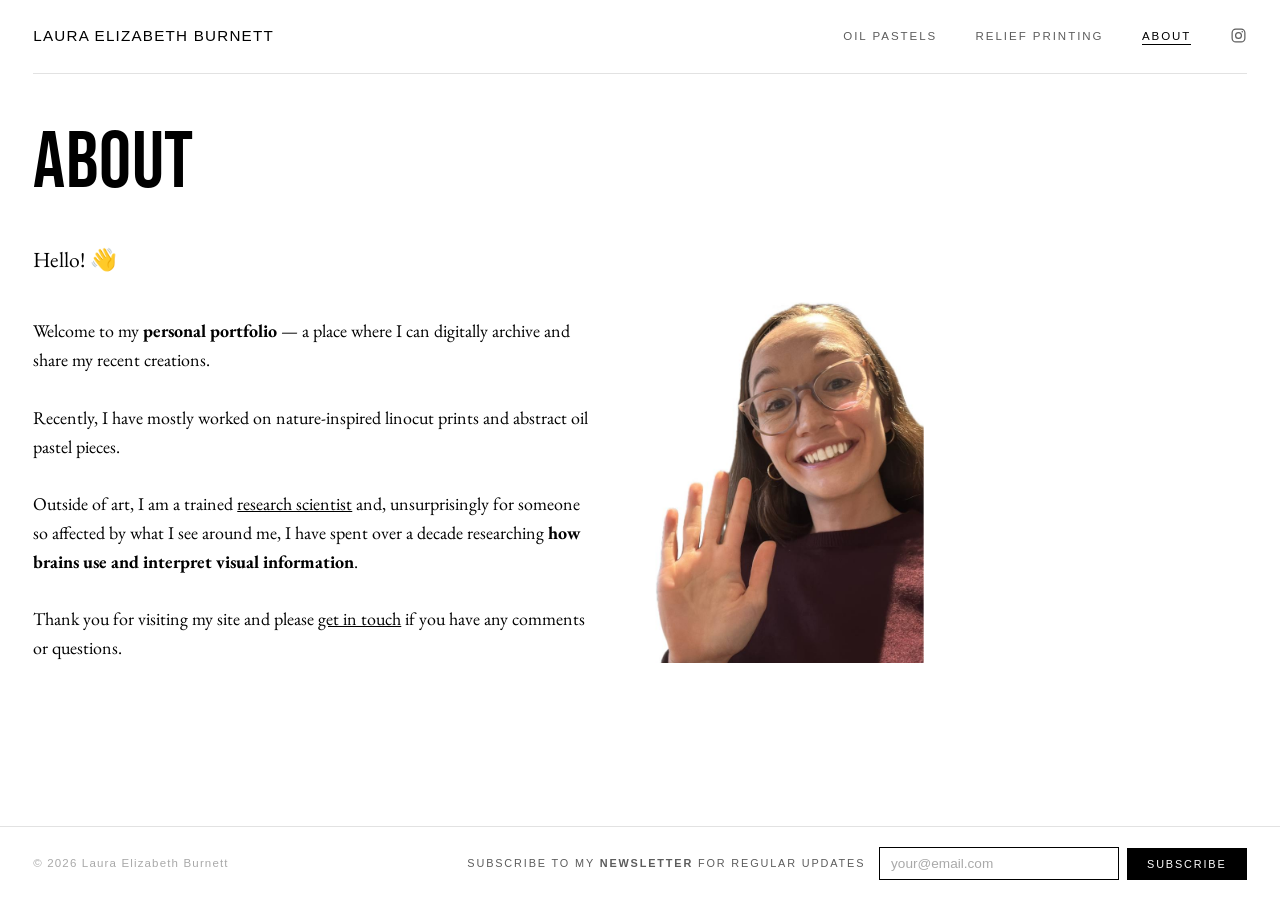
==== commit 79e58f65: "Update about.html" ====
--- a/about.html
+++ b/about.html
@@ -48,11 +48,10 @@
       <h2>Hello! 👋</h2>
       <br>
       <p>
-        Welcome to my <b>personal portfolio page</b> — a place where I can digitally archive and share my recent creations.
+        Welcome to my <b>personal portfolio</b> — a place where I can digitally archive and share my recent creations.
         <br>
         <br>
-        Recently, I have mostly worked on nature-inspired linocut prints and abstract oil pastel pieces.
-        I enjoy focussing on the detailed minutae in the linocut prints and the viscerally tactile aspect of using oil pastels.
+        Recently, I have mostly worked on nature-inspired linocut prints and abstract oil pastel pieces. 
         <br>
         <br>
         Outside of art, I am a trained <a href="https://leburnett.github.io" target="_blank" rel="noopener">research scientist</a> and, unsurprisingly for someone so affected by what I see around me, 
--- a/assets/css/style.css
+++ b/assets/css/style.css
@@ -578,17 +578,33 @@
 }
 
 @media (max-width: 680px) {
-  .nav         { flex-direction: column; align-items: flex-start; gap: 1rem; }
-  .newsbar     { flex-direction: column; align-items: flex-start; gap: 1rem;
-                 padding-block: 1.5rem; }
-  .newsbar__form { flex-wrap: wrap; }
+  /* Stacked into a column, a left-aligned wordmark sits in a wide empty row
+     and reads as a mistake rather than a margin. Centred, the bar becomes a
+     deliberate masthead. align-items does both the mark and the links row,
+     since they are the two children of the column. */
+  .nav         { flex-direction: column; align-items: center; gap: 1rem;
+                 text-align: center; }
+  .newsbar     { flex-direction: column; align-items: center; gap: 1rem;
+                 padding-block: 1.5rem; text-align: center; }
+  .newsbar__form { flex-wrap: wrap; justify-content: center; }
+
+  /* THE overflow source on a phone. At 0.68rem with 0.17em of tracking this
+     sentence measures ~395px, and `white-space: nowrap` (right for the wide
+     bar, where it must not break mid-phrase beside the input) forbade it from
+     wrapping. On a 390px screen it hung 31px past the edge and dragged the
+     whole page with it. Letting it wrap removes the overflow at source --
+     clipping it would have hidden the symptom and kept the bad line. */
+  .newsbar__label { white-space: normal; margin-right: 0; line-height: 1.5;
+                    letter-spacing: 0.12em; max-width: 24rem; }
+
   .hero { grid-template-columns: 1fr; }
   .about       { grid-template-columns: 1fr; }
   /* Stacked, there is no text beside it to match, so the photo returns to
-     normal flow at its own aspect ratio. */
+     normal flow at its own aspect ratio. margin-inline centres it against the
+     prose below, which is full-bleed in one column. */
   .about__photo { order: -1; position: static; overflow: visible; }
   .about__photo img { position: static; width: auto; height: auto;
-                      max-width: 18rem; }
+                      max-width: 18rem; margin-inline: auto; }
 }
 
 @media (prefers-reduced-motion: reduce) {
